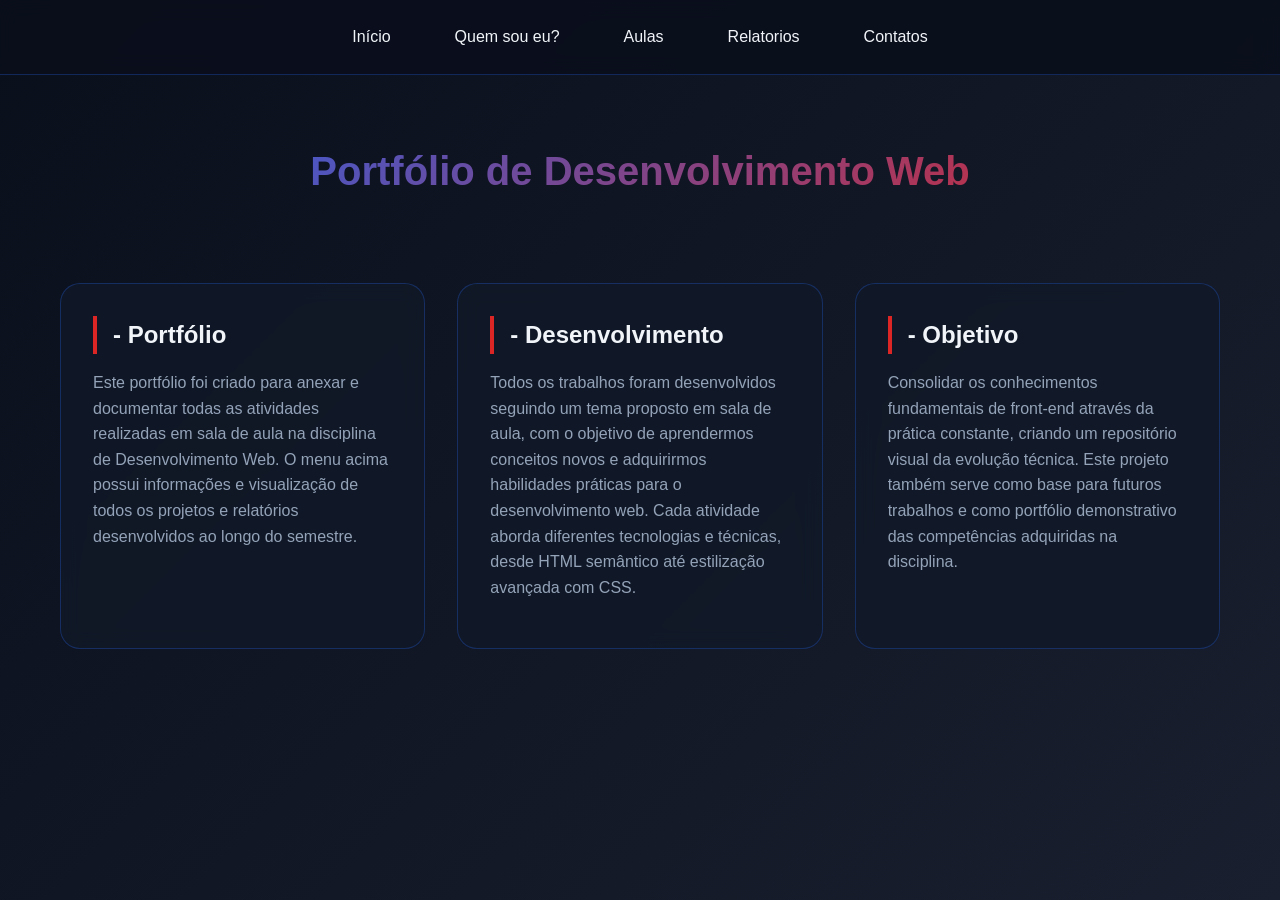
==== index.html @ 735ace29 "Update index.html" ====
<!DOCTYPE html>
<html lang="pt-br">

<head>
    <meta charset="UTF-8">
    <meta name="viewport" content="width=device-width, initial-scale=1.0">
    <title>Meu Portfólio Hub</title>
    <link rel="stylesheet" href="style.css">
</head>

<body>

    <nav>
        <ul class="menu" id="menu">
            <li><a href="index.html">Início</a></li>
            <li><a href="Eu.html">Quem sou eu?</a></li>
            <li>
                <a href="#">Aulas</a>
                <ul class="submenu">
                    <li><a href="apresentacao.html">-> Apresentação</a></li>
                    <li><a href="listas.html">-> Listas, tabelas e formulários</a></li>
                    <li><a href="menu.html">-> Menu, Classes, Imagens e vídeos</a></li>
                    <li><a href="cards.html">-> Cards, Player de áudio e plano de fundo</a></li>
                    <li><a href="login.html">-> Botões, Alertas e Tela de Login</a></li>
                </ul>
            </li>
            <li>
                <a href="#">Relatorios</a>
                    <ul class="submenu">
                        <li><a href="pdfs/relatorio1.pdf" target="_blank">-> Listas, tabelas e formulários</a></li>
                        <li><a href="pdfs/relatorio2.pdf" target="_blank">-> Menu, Classes, Imagens e vídeos</a></li>
                        <li><a href="pdfs/relatorio3.pdf" target="_blank">-> Cards, Player de áudio e plano de fundo</a></li>
                        <li><a href="pdfs/relatorio4.pdf" target="_blank">-> Botões, Alertas e Tela de Login</a></li>
                    </ul>
                </li>

            <li><a href="Contato.html">Contatos</a></li>
        </ul>
    </nav>

    <div class="container">
        <header>
            <h1>Portfólio de Desenvolvimento Web</h1>
        </header>

        <main class="cards-grid">
            <section class="card">
                <h3>- Portfólio</h3>
                <p>Este portfólio foi criado para anexar e documentar todas as atividades realizadas em sala de aula na disciplina de Desenvolvimento Web. O menu acima possui informações e visualização de todos os projetos e relatórios desenvolvidos ao longo do semestre.</p>
            </section>

            <section class="card">
                <h3>- Desenvolvimento</h3>
                <p>Todos os trabalhos foram desenvolvidos seguindo um tema proposto em sala de aula, com o objetivo de aprendermos conceitos novos e adquirirmos habilidades práticas para o desenvolvimento web. Cada atividade aborda diferentes tecnologias e técnicas, desde HTML semântico até estilização avançada com CSS.</p>
            </section>

            <section class="card">
                <h3>- Objetivo</h3>
                <p>Consolidar os conhecimentos fundamentais de front-end através da prática constante, criando um repositório visual da evolução técnica. Este projeto também serve como base para futuros trabalhos e como portfólio demonstrativo das competências adquiridas na disciplina.</p>
            </section>
        </main>
    </div>

</body>

</html>
---- style.css ----
/* style.css - Versão Azul e Vermelho */

/* ===== VARIÁVEIS ===== */
:root {
    --primary-color: #2563eb;    /* Azul vibrante */
    --primary-dark: #1d4ed8;     /* Azul escuro */
    --secondary-color: #dc2626;  /* Vermelho */
    --secondary-dark: #b91c1c;   /* Vermelho escuro */
    --bg-color: #0a0f1c;         /* Fundo escuro */
    --bg-card: rgba(17, 25, 40, 0.8);
    --text-color: #f1f5f9;
    --text-secondary: #94a3b8;
    --border-color: rgba(37, 99, 235, 0.3);
    --glass-blur: blur(10px);
    --transition: all 0.3s ease;
}

/* ===== RESET ===== */
* {
    margin: 0;
    padding: 0;
    box-sizing: border-box;
}

body {
    font-family: 'Segoe UI', Tahoma, Geneva, Verdana, sans-serif;
    background: linear-gradient(135deg, #0a0f1c 0%, #1a1f2f 100%);
    color: var(--text-color);
    min-height: 100vh;
    line-height: 1.6;
}

/* ===== CONTAINER ===== */
.container {
    max-width: 1200px;
    margin: 0 auto;
    padding: 0 20px;
}

/* ===== MENU / NAVEGAÇÃO ===== */
nav {
    background: rgba(10, 15, 28, 0.9);
    backdrop-filter: var(--glass-blur);
    position: sticky;
    top: 0;
    z-index: 1000;
    padding: 1rem 2rem;
    border-bottom: 1px solid var(--border-color);
}

.menu {
    list-style: none;
    display: flex;
    justify-content: center;
    gap: 2rem;
    max-width: 1200px;
    margin: 0 auto;
    position: relative;
}

.menu li {
    position: relative;
}

.menu a {
    color: var(--text-color);
    text-decoration: none;
    font-weight: 500;
    padding: 0.5rem 1rem;
    border-radius: 8px;
    transition: var(--transition);
    display: block;
}

.menu a:hover {
    background: var(--primary-color);
    color: white;
    transform: translateY(-2px);
    box-shadow: 0 4px 12px rgba(37, 99, 235, 0.3);
}

/* ===== SUBMENU ===== */
.submenu {
    position: absolute;
    top: 100%;
    left: 0;
    background: var(--bg-card);
    backdrop-filter: var(--glass-blur);
    border: 1px solid var(--border-color);
    border-radius: 12px;
    padding: 0.5rem 0;
    min-width: 250px;
    opacity: 0;
    visibility: hidden;
    transform: translateY(10px);
    transition: var(--transition);
    box-shadow: 0 10px 30px rgba(0, 0, 0, 0.3);
    z-index: 1000;
}

.menu li:hover .submenu {
    opacity: 1;
    visibility: visible;
    transform: translateY(0);
}

.submenu li {
    list-style: none;
}

.submenu a {
    padding: 0.75rem 1.5rem;
    border-radius: 0;
    font-size: 0.95rem;
}

.submenu a:hover {
    background: var(--secondary-color);
    transform: none;
}

/* ===== HEADER ===== */
header {
    text-align: center;
    padding: 4rem 0 2rem;
}

header h1 {
    font-size: 2.5rem;
    background: linear-gradient(135deg, var(--primary-color), var(--secondary-color));
    background-clip: text;
    -webkit-background-clip: text;
    -webkit-text-fill-color: transparent;
    margin-bottom: 1rem;
    animation: fadeInDown 1s ease;
}

header p {
    color: var(--text-secondary);
    font-size: 1.2rem;
}

/* ===== CARDS GRID ===== */
.cards-grid {
    display: grid;
    grid-template-columns: repeat(auto-fit, minmax(300px, 1fr));
    gap: 2rem;
    padding: 2rem 0 4rem;
}

.card {
    background: var(--bg-card);
    backdrop-filter: var(--glass-blur);
    border: 1px solid var(--border-color);
    border-radius: 20px;
    padding: 2rem;
    transition: var(--transition);
    animation: fadeInUp 1s ease;
    position: relative;
    overflow: hidden;
}

.card::before {
    content: '';
    position: absolute;
    top: 0;
    left: 0;
    right: 0;
    height: 4px;
    background: linear-gradient(90deg, var(--primary-color), var(--secondary-color));
    transform: scaleX(0);
    transition: var(--transition);
}

.card:hover {
    transform: translateY(-10px);
    box-shadow: 0 20px 40px rgba(37, 99, 235, 0.2);
    border-color: var(--primary-color);
}

.card:hover::before {
    transform: scaleX(1);
}

.card h3 {
    color: var(--text-color);
    margin-bottom: 1rem;
    font-size: 1.5rem;
    border-left: 4px solid var(--secondary-color);
    padding-left: 1rem;
}

.card p {
    color: var(--text-secondary);
    margin-bottom: 1rem;
}

.card small {
    color: var(--text-secondary);
    opacity: 0.8;
    display: block;
    margin-bottom: 1.5rem;
    font-style: italic;
}

/* ===== BOTÕES ===== */
.btn-link {
    display: inline-block;
    padding: 0.75rem 1.5rem;
    background: linear-gradient(135deg, var(--primary-color), var(--secondary-color));
    color: white;
    text-decoration: none;
    border-radius: 50px;
    font-weight: 600;
    transition: var(--transition);
    border: none;
    cursor: pointer;
    position: relative;
    overflow: hidden;
}

.btn-link::before {
    content: '';
    position: absolute;
    top: 50%;
    left: 50%;
    width: 0;
    height: 0;
    border-radius: 50%;
    background: rgba(255, 255, 255, 0.3);
    transform: translate(-50%, -50%);
    transition: width 0.6s, height 0.6s;
}

.btn-link:hover {
    transform: translateY(-2px);
    box-shadow: 0 10px 20px rgba(220, 38, 38, 0.3);
}

.btn-link:hover::before {
    width: 300px;
    height: 300px;
}

/* ===== ANIMAÇÕES ===== */
@keyframes fadeInDown {
    from {
        opacity: 0;
        transform: translateY(-30px);
    }
    to {
        opacity: 1;
        transform: translateY(0);
    }
}

@keyframes fadeInUp {
    from {
        opacity: 0;
        transform: translateY(30px);
    }
    to {
        opacity: 1;
        transform: translateY(0);
    }
}

/* ===== UTILITÁRIOS ===== */
.glass {
    background: var(--bg-card);
    backdrop-filter: var(--glass-blur);
    border: 1px solid var(--border-color);
}

.highlight {
    color: var(--secondary-color);
    font-weight: bold;
}

/* Linha decorativa nos títulos */
.section-title {
    position: relative;
    display: inline-block;
    margin-bottom: 2rem;
}

.section-title::after {
    content: '';
    position: absolute;
    bottom: -10px;
    left: 0;
    width: 60px;
    height: 4px;
    background: linear-gradient(90deg, var(--primary-color), var(--secondary-color));
    border-radius: 2px;
}

/* ===== SCROLLBAR PERSONALIZADA ===== */
::-webkit-scrollbar {
    width: 10px;
}

::-webkit-scrollbar-track {
    background: var(--bg-color);
}

::-webkit-scrollbar-thumb {
    background: linear-gradient(135deg, var(--primary-color), var(--secondary-color));
    border-radius: 5px;
}

::-webkit-scrollbar-thumb:hover {
    background: var(--primary-dark);
}
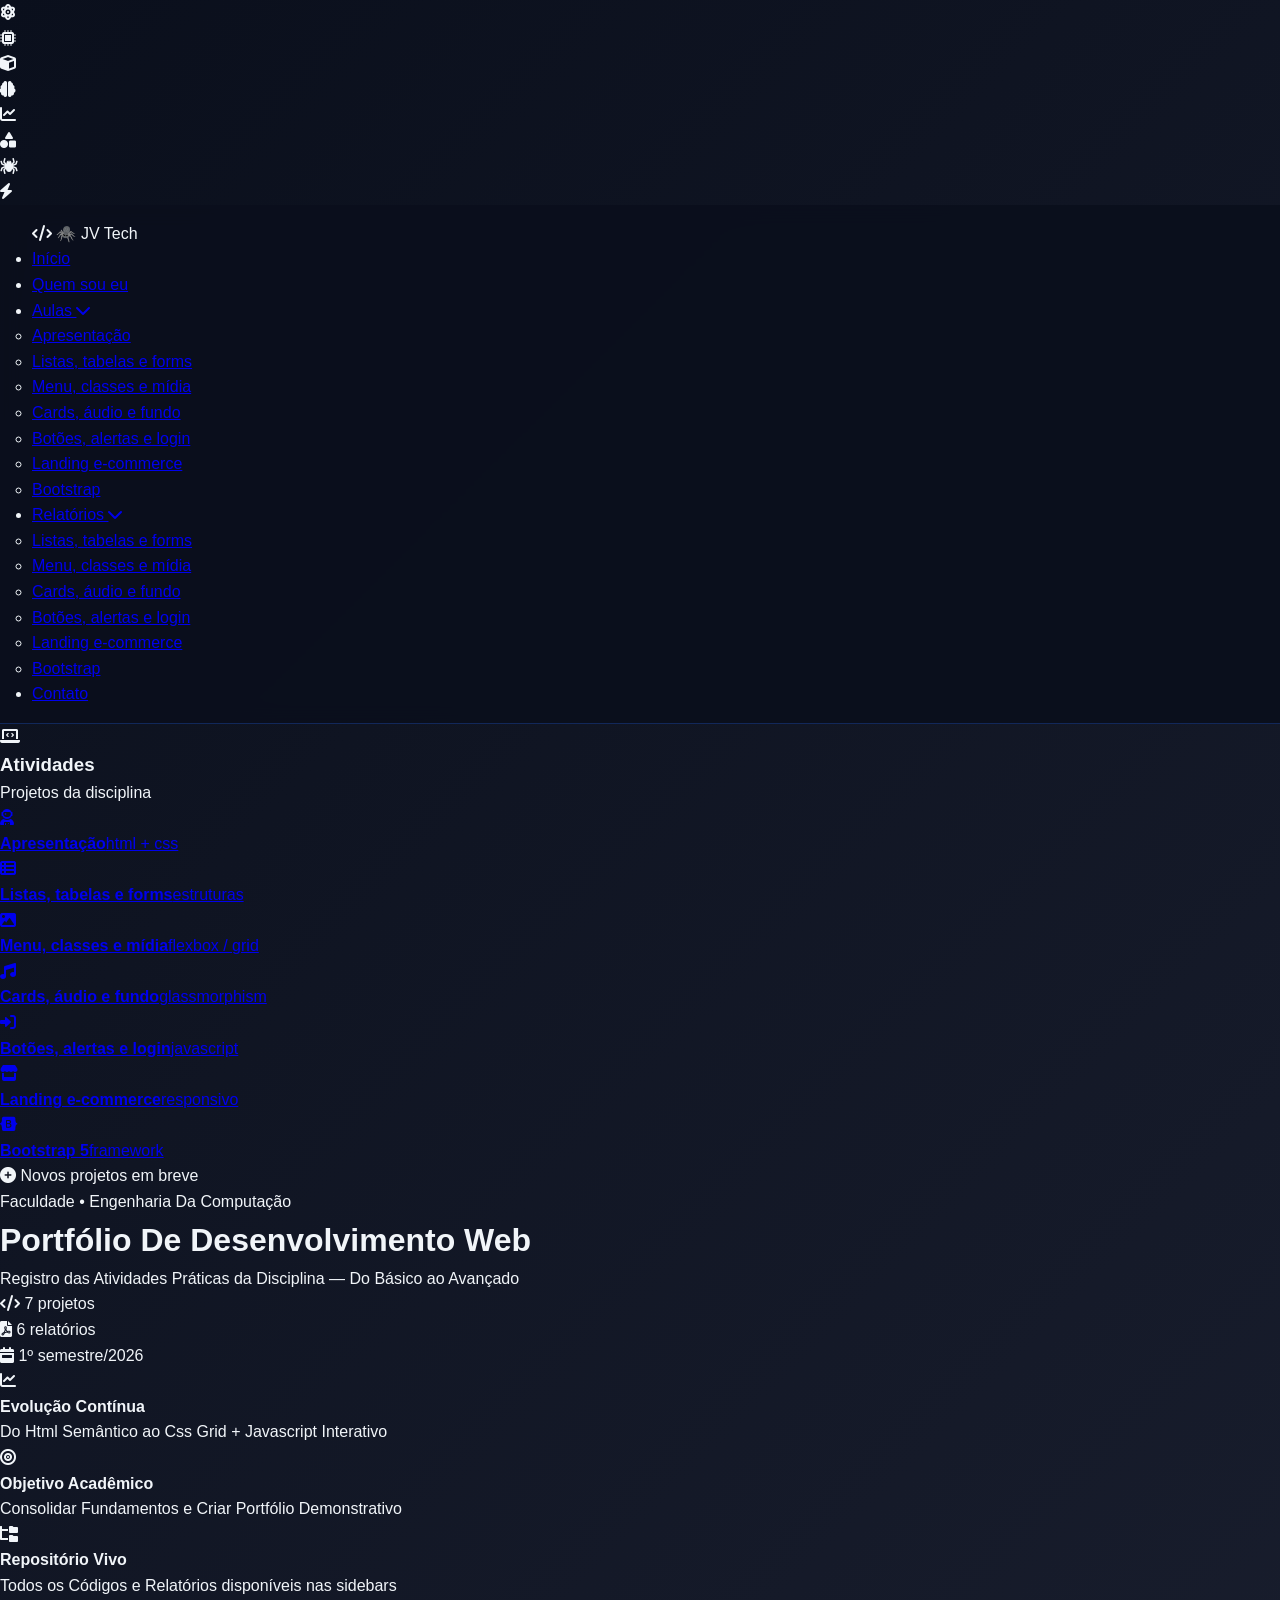
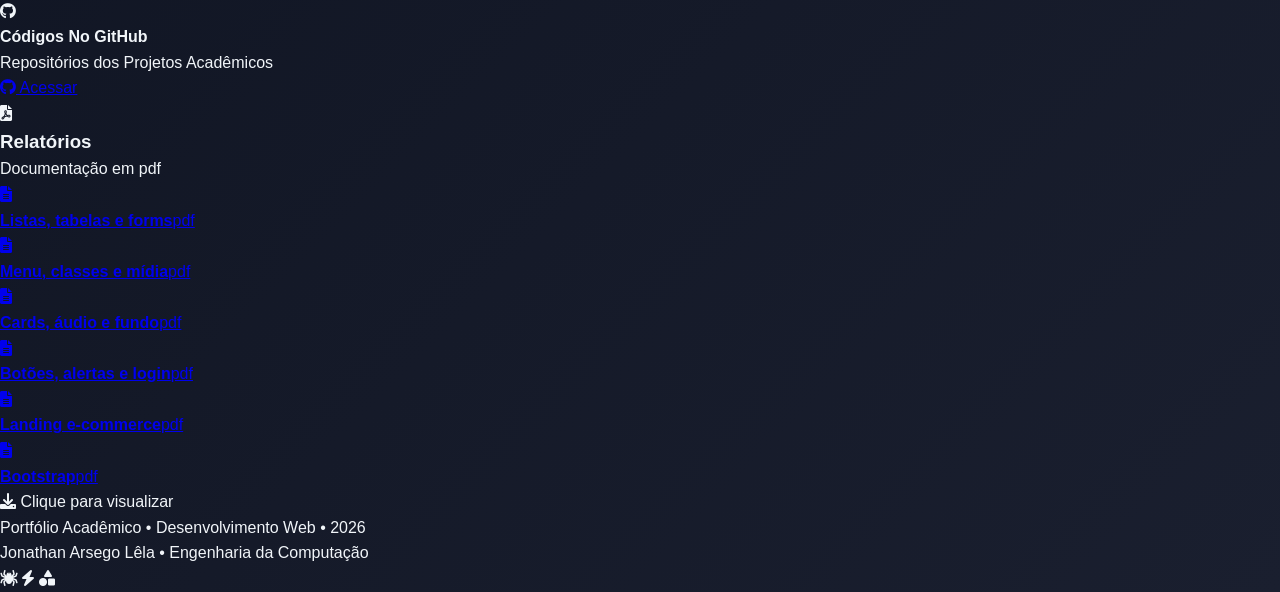
==== commit 71492668: "Update index.html" ====
--- a/index.html
+++ b/index.html
@@ -4,63 +4,204 @@
 <head>
     <meta charset="UTF-8">
     <meta name="viewport" content="width=device-width, initial-scale=1.0">
-    <title>Meu Portfólio Hub</title>
+    <title>Portfólio • Atividades Faculdade</title>
+    <link rel="preconnect" href="https://fonts.googleapis.com">
+    <link rel="preconnect" href="https://fonts.gstatic.com" crossorigin>
+    <link
+        href="https://fonts.googleapis.com/css2?family=Inter:opsz,wght@14..32,300;14..32,400;14..32,500;14..32,600;14..32,700&display=swap"
+        rel="stylesheet">
+    <link rel="stylesheet" href="https://cdnjs.cloudflare.com/ajax/libs/font-awesome/6.0.0-beta3/css/all.min.css">
     <link rel="stylesheet" href="style.css">
 </head>
 
 <body>
 
-    <nav>
-        <ul class="menu" id="menu">
-            <li><a href="index.html">Início</a></li>
-            <li><a href="Eu.html">Quem sou eu?</a></li>
-            <li>
-                <a href="#">Aulas</a>
-                <ul class="submenu">
-                    <li><a href="apresentacao.html">-> Apresentação</a></li>
-                    <li><a href="listas.html">-> Listas, tabelas e formulários</a></li>
-                    <li><a href="menu.html">-> Menu, Classes, Imagens e vídeos</a></li>
-                    <li><a href="cards.html">-> Cards, Player de áudio e plano de fundo</a></li>
-                    <li><a href="login.html">-> Botões, Alertas e Tela de Login</a></li>
-                </ul>
-            </li>
-            <li>
-                <a href="#">Relatorios</a>
-                    <ul class="submenu">
-                        <li><a href="pdfs/relatorio1.pdf" target="_blank">-> Listas, tabelas e formulários</a></li>
-                        <li><a href="pdfs/relatorio2.pdf" target="_blank">-> Menu, Classes, Imagens e vídeos</a></li>
-                        <li><a href="pdfs/relatorio3.pdf" target="_blank">-> Cards, Player de áudio e plano de fundo</a></li>
-                        <li><a href="pdfs/relatorio4.pdf" target="_blank">-> Botões, Alertas e Tela de Login</a></li>
+    <!-- Fundo gradiente azul → roxo (mantido) -->
+    <div class="gradient-aurora"></div>
+
+    <!-- Ícones flutuantes -->
+    <div class="float-icon"><i class="fas fa-atom"></i></div>
+    <div class="float-icon second"><i class="fas fa-microchip"></i></div>
+    <div class="float-icon third"><i class="fas fa-cube"></i></div>
+    <div class="float-icon fourth"><i class="fas fa-brain"></i></div>
+    <div class="float-icon fifth"><i class="fas fa-chart-line"></i></div>
+    <div class="float-icon sixth"><i class="fas fa-shapes"></i></div>
+    <div class="float-icon spider-icon"><i class="fas fa-spider"></i></div>
+    <div class="float-icon lightning-icon"><i class="fas fa-bolt"></i></div>
+
+    <!-- Menu no estilo "liquid glass" Apple -->
+    <nav class="apple-glass">
+        <div class="nav-container">
+            <div class="logo">
+                <i class="fas fa-code"></i>
+                <span>🕷️ JV Tech</span>
+            </div>
+            <ul class="menu-apple">
+                <li><a href="index.html" class="active">Início</a></li>
+                <li><a href="Eu.html">Quem sou eu</a></li>
+                <li class="dropdown-apple">
+                    <a href="#">Aulas <i class="fas fa-chevron-down"></i></a>
+                    <ul class="submenu-apple">
+                        <li><a href="apresentacao.html">Apresentação</a></li>
+                        <li><a href="listas.html">Listas, tabelas e forms</a></li>
+                        <li><a href="menu.html">Menu, classes e mídia</a></li>
+                        <li><a href="cards.html">Cards, áudio e fundo</a></li>
+                        <li><a href="login.html">Botões, alertas e login</a></li>
+                        <li><a href="e-comerce.html">Landing e-commerce</a></li>
+                        <li><a href="bootstrap.html">Bootstrap</a></li>
                     </ul>
                 </li>
-
-            <li><a href="Contato.html">Contatos</a></li>
-        </ul>
+                <li class="dropdown-apple">
+                    <a href="#">Relatórios <i class="fas fa-chevron-down"></i></a>
+                    <ul class="submenu-apple">
+                        <li><a href="pdfs/relatorio1.pdf" target="_blank">Listas, tabelas e forms</a></li>
+                        <li><a href="pdfs/relatorio2.pdf" target="_blank">Menu, classes e mídia</a></li>
+                        <li><a href="pdfs/relatorio3.pdf" target="_blank">Cards, áudio e fundo</a></li>
+                        <li><a href="pdfs/relatorio4.pdf" target="_blank">Botões, alertas e login</a></li>
+                        <li><a href="pdfs/relatorio5.pdf" target="_blank">Landing e-commerce</a></li>
+                        <li><a href="pdfs/relatorio6.pdf" target="_blank">Bootstrap</a></li>
+                    </ul>
+                </li>
+                <li><a href="Contato.html">Contato</a></li>
+            </ul>
+        </div>
     </nav>
 
-    <div class="container">
-        <header>
-            <h1>Portfólio de Desenvolvimento Web</h1>
-        </header>
-
-        <main class="cards-grid">
-            <section class="card">
-                <h3>- Portfólio</h3>
-                <p>Este portfólio foi criado para anexar e documentar todas as atividades realizadas em sala de aula na disciplina de Desenvolvimento Web. O menu acima possui informações e visualização de todos os projetos e relatórios desenvolvidos ao longo do semestre.</p>
-            </section>
-
-            <section class="card">
-                <h3>- Desenvolvimento</h3>
-                <p>Todos os trabalhos foram desenvolvidos seguindo um tema proposto em sala de aula, com o objetivo de aprendermos conceitos novos e adquirirmos habilidades práticas para o desenvolvimento web. Cada atividade aborda diferentes tecnologias e técnicas, desde HTML semântico até estilização avançada com CSS.</p>
-            </section>
-
-            <section class="card">
-                <h3>- Objetivo</h3>
-                <p>Consolidar os conhecimentos fundamentais de front-end através da prática constante, criando um repositório visual da evolução técnica. Este projeto também serve como base para futuros trabalhos e como portfólio demonstrativo das competências adquiridas na disciplina.</p>
-            </section>
+    <div class="layout">
+        <!-- Sidebar Esquerda: Aulas -->
+        <aside class="sidebar sidebar-left">
+            <div class="sidebar-header">
+                <i class="fas fa-laptop-code"></i>
+                <h3>Atividades</h3>
+                <p>Projetos da disciplina</p>
+            </div>
+            <div class="project-list">
+                <a href="apresentacao.html" class="project-card">
+                    <div class="card-icon"><i class="fas fa-user-astronaut"></i></div>
+                    <div class="card-info"><strong>Apresentação</strong><span>html + css</span></div>
+                </a>
+                <a href="listas.html" class="project-card">
+                    <div class="card-icon"><i class="fas fa-table-list"></i></div>
+                    <div class="card-info"><strong>Listas, tabelas e forms</strong><span>estruturas</span></div>
+                </a>
+                <a href="menu.html" class="project-card">
+                    <div class="card-icon"><i class="fas fa-image"></i></div>
+                    <div class="card-info"><strong>Menu, classes e mídia</strong><span>flexbox / grid</span></div>
+                </a>
+                <a href="cards.html" class="project-card">
+                    <div class="card-icon"><i class="fas fa-music"></i></div>
+                    <div class="card-info"><strong>Cards, áudio e fundo</strong><span>glassmorphism</span></div>
+                </a>
+                <a href="login.html" class="project-card">
+                    <div class="card-icon"><i class="fas fa-right-to-bracket"></i></div>
+                    <div class="card-info"><strong>Botões, alertas e login</strong><span>javascript</span></div>
+                </a>
+                <a href="e-comerce.html" class="project-card">
+                    <div class="card-icon"><i class="fas fa-store"></i></div>
+                    <div class="card-info"><strong>Landing e-commerce</strong><span>responsivo</span></div>
+                </a>
+                <a href="bootstrap.html" class="project-card">
+                    <div class="card-icon"><i class="fab fa-bootstrap"></i></div>
+                    <div class="card-info"><strong>Bootstrap 5</strong><span>framework</span></div>
+                </a>
+            </div>
+            <div class="sidebar-footer"><i class="fas fa-plus-circle"></i> Novos projetos em breve</div>
+        </aside>
+
+        <!-- Conteúdo Central -->
+        <main class="main-content">
+            <div class="hero-minimal">
+                <span class="tag">Faculdade • Engenharia Da Computação</span>
+                <h1>Portfólio De <span class="gradient">Desenvolvimento Web</span></h1>
+                <p>Registro das Atividades Práticas da Disciplina — Do Básico ao Avançado</p>
+                <div class="stats">
+                    <div><i class="fas fa-code"></i> 7 projetos</div>
+                    <div><i class="fas fa-file-pdf"></i> 6 relatórios</div>
+                    <div><i class="fas fa-calendar-week"></i> 1º semestre/2026</div>
+                </div>
+            </div>
+
+            <div class="info-cards-mini">
+                <div class="info-mini">
+                    <i class="fas fa-chart-line"></i>
+                    <div>
+                        <h4>Evolução Contínua</h4>
+                        <p>Do Html Semântico ao Css Grid + Javascript Interativo</p>
+                    </div>
+                </div>
+                <div class="info-mini">
+                    <i class="fas fa-bullseye"></i>
+                    <div>
+                        <h4>Objetivo Acadêmico</h4>
+                        <p>Consolidar Fundamentos e Criar Portfólio Demonstrativo</p>
+                    </div>
+                </div>
+                <div class="info-mini">
+                    <i class="fas fa-folder-tree"></i>
+                    <div>
+                        <h4>Repositório Vivo</h4>
+                        <p>Todos os Códigos e Relatórios disponíveis nas sidebars</p>
+                    </div>
+                </div>
+            </div>
+
+            <div class="github-card-mini">
+                <i class="fab fa-github"></i>
+                <div class="github-info">
+                    <h4>Códigos No GitHub</h4>
+                    <p>Repositórios dos Projetos Acadêmicos</p>
+                </div>
+                <a href="https://github.com/FaculdadeJV" target="_blank" class="github-link-mini">
+                    <i class="fab fa-github"></i> Acessar
+                </a>
+            </div>
         </main>
+
+        <!-- Sidebar Direita: Relatórios -->
+        <aside class="sidebar sidebar-right">
+            <div class="sidebar-header">
+                <i class="fas fa-file-pdf"></i>
+                <h3>Relatórios</h3>
+                <p>Documentação em pdf</p>
+            </div>
+            <div class="project-list">
+                <a href="pdfs/relatorio1.pdf" target="_blank" class="project-card">
+                    <div class="card-icon"><i class="fas fa-file-alt"></i></div>
+                    <div class="card-info"><strong>Listas, tabelas e forms</strong><span>pdf</span></div>
+                </a>
+                <a href="pdfs/relatorio2.pdf" target="_blank" class="project-card">
+                    <div class="card-icon"><i class="fas fa-file-alt"></i></div>
+                    <div class="card-info"><strong>Menu, classes e mídia</strong><span>pdf</span></div>
+                </a>
+                <a href="pdfs/relatorio3.pdf" target="_blank" class="project-card">
+                    <div class="card-icon"><i class="fas fa-file-alt"></i></div>
+                    <div class="card-info"><strong>Cards, áudio e fundo</strong><span>pdf</span></div>
+                </a>
+                <a href="pdfs/relatorio4.pdf" target="_blank" class="project-card">
+                    <div class="card-icon"><i class="fas fa-file-alt"></i></div>
+                    <div class="card-info"><strong>Botões, alertas e login</strong><span>pdf</span></div>
+                </a>
+                <a href="pdfs/relatorio5.pdf" target="_blank" class="project-card">
+                    <div class="card-icon"><i class="fas fa-file-alt"></i></div>
+                    <div class="card-info"><strong>Landing e-commerce</strong><span>pdf</span></div>
+                </a>
+                <a href="pdfs/relatorio6.pdf" target="_blank" class="project-card">
+                    <div class="card-icon"><i class="fas fa-file-alt"></i></div>
+                    <div class="card-info"><strong>Bootstrap</strong><span>pdf</span></div>
+                </a>
+            </div>
+            <div class="sidebar-footer"><i class="fas fa-download"></i> Clique para visualizar</div>
+        </aside>
     </div>
 
+    <footer>
+        <p>Portfólio Acadêmico • Desenvolvimento Web • <span id="ano"></span></p>
+        <p>Jonathan Arsego Lêla • Engenharia da Computação</p>
+        <div class="footer-icons"><i class="fas fa-spider"></i> <i class="fas fa-bolt"></i> <i
+                class="fas fa-shapes"></i></div>
+    </footer>
+
+    <script>document.getElementById('ano').innerText = new Date().getFullYear();</script>
 </body>
 
 </html>
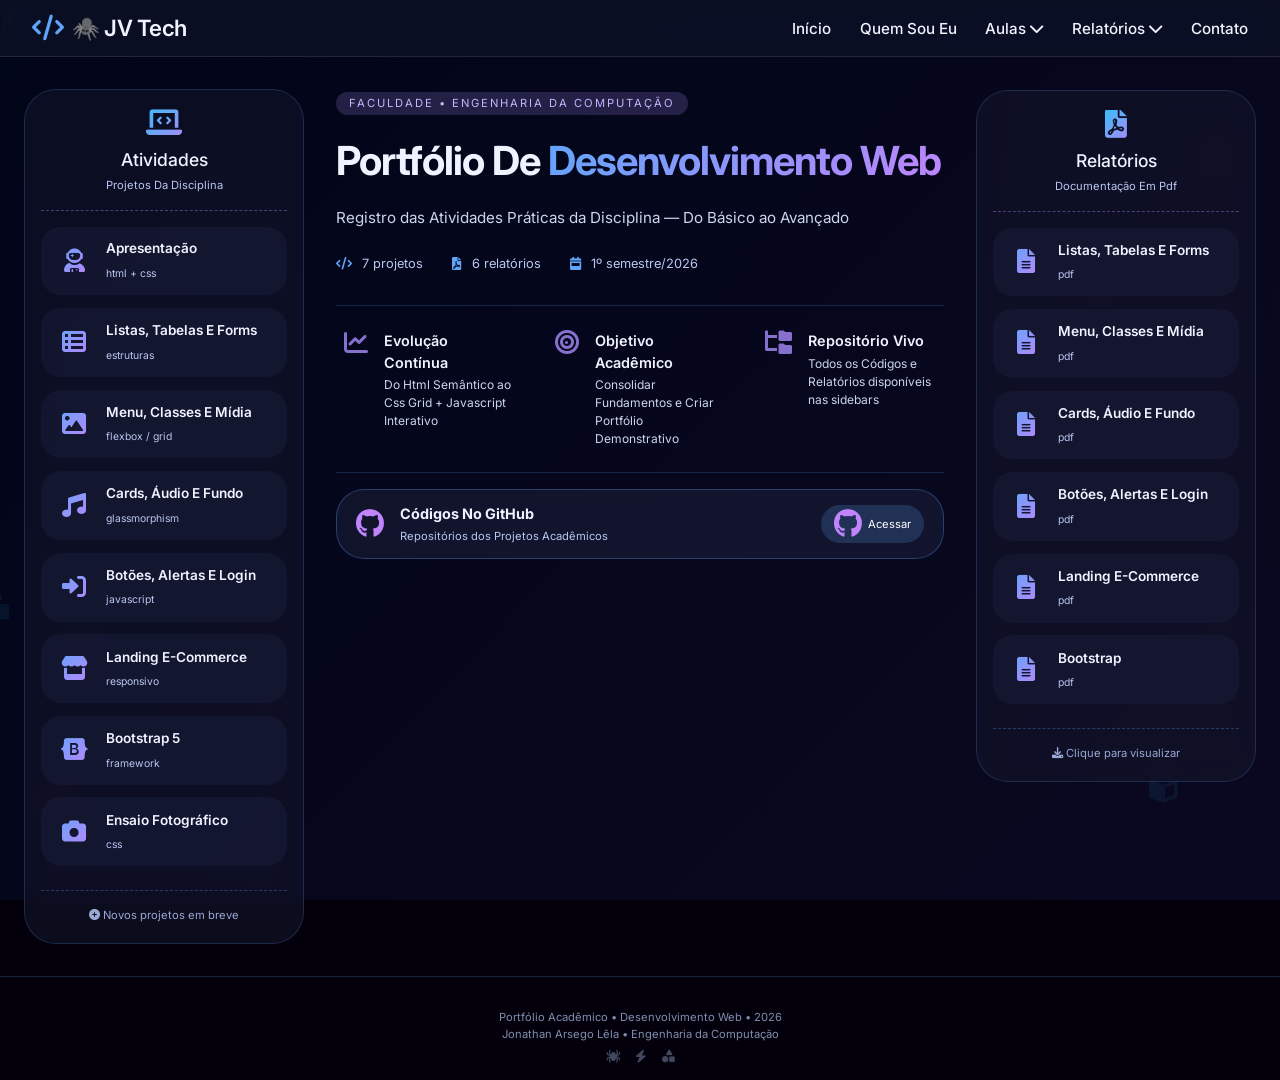
==== commit edbb9431: "Update index.html" ====
--- a/index.html
+++ b/index.html
@@ -49,6 +49,7 @@
                         <li><a href="login.html">Botões, alertas e login</a></li>
                         <li><a href="e-comerce.html">Landing e-commerce</a></li>
                         <li><a href="bootstrap.html">Bootstrap</a></li>
+                        <li><a href="fotografia.html">Ensaio Fotográfico</a></li>
                     </ul>
                 </li>
                 <li class="dropdown-apple">
@@ -60,6 +61,7 @@
                         <li><a href="pdfs/relatorio4.pdf" target="_blank">Botões, alertas e login</a></li>
                         <li><a href="pdfs/relatorio5.pdf" target="_blank">Landing e-commerce</a></li>
                         <li><a href="pdfs/relatorio6.pdf" target="_blank">Bootstrap</a></li>
+                        <li><a href="pdfs/relatorio7.pdf" target="_blank">Ensaio Fotográfico</a></li>
                     </ul>
                 </li>
                 <li><a href="Contato.html">Contato</a></li>
@@ -103,6 +105,10 @@
                 <a href="bootstrap.html" class="project-card">
                     <div class="card-icon"><i class="fab fa-bootstrap"></i></div>
                     <div class="card-info"><strong>Bootstrap 5</strong><span>framework</span></div>
+                </a>
+                <a href="fotografia.html" class="project-card">
+                    <div class="card-icon"><i class="fas fa-camera"></i></div>
+                    <div class="card-info"><strong>Ensaio Fotográfico</strong><span>css</span></div>
                 </a>
             </div>
             <div class="sidebar-footer"><i class="fas fa-plus-circle"></i> Novos projetos em breve</div>
--- a/style.css
+++ b/style.css
@@ -1,314 +1,547 @@
-/* style.css - Versão Azul e Vermelho */
-
-/* ===== VARIÁVEIS ===== */
-:root {
-    --primary-color: #2563eb;    /* Azul vibrante */
-    --primary-dark: #1d4ed8;     /* Azul escuro */
-    --secondary-color: #dc2626;  /* Vermelho */
-    --secondary-dark: #b91c1c;   /* Vermelho escuro */
-    --bg-color: #0a0f1c;         /* Fundo escuro */
-    --bg-card: rgba(17, 25, 40, 0.8);
-    --text-color: #f1f5f9;
-    --text-secondary: #94a3b8;
-    --border-color: rgba(37, 99, 235, 0.3);
-    --glass-blur: blur(10px);
-    --transition: all 0.3s ease;
-}
-
-/* ===== RESET ===== */
+/* =============================================
+   PORTFÓLIO ACADÊMICO | MENU LIQUID GLASS (APPLE)
+   Fundo gradiente, sidebars duplas, cards com brilho
+   ============================================= */
+
 * {
-    margin: 0;
-    padding: 0;
-    box-sizing: border-box;
+  margin: 0;
+  padding: 0;
+  box-sizing: border-box;
 }
 
 body {
-    font-family: 'Segoe UI', Tahoma, Geneva, Verdana, sans-serif;
-    background: linear-gradient(135deg, #0a0f1c 0%, #1a1f2f 100%);
-    color: var(--text-color);
-    min-height: 100vh;
-    line-height: 1.6;
-}
-
-/* ===== CONTAINER ===== */
-.container {
-    max-width: 1200px;
-    margin: 0 auto;
-    padding: 0 20px;
-}
-
-/* ===== MENU / NAVEGAÇÃO ===== */
-nav {
-    background: rgba(10, 15, 28, 0.9);
-    backdrop-filter: var(--glass-blur);
-    position: sticky;
+  font-family: 'Inter', system-ui, -apple-system, BlinkMacSystemFont, 'Segoe UI', sans-serif;
+  background: #03000c;
+  color: #f0f3ff;
+  line-height: 1.5;
+  overflow-x: hidden;
+}
+
+/* Fundo gradiente azul → roxo */
+.gradient-aurora {
+  position: fixed;
+  top: 0;
+  left: 0;
+  width: 100%;
+  height: 100%;
+  z-index: -2;
+  background: linear-gradient(135deg, #07122a 0%, #181340 50%, #0c0a2a 100%);
+}
+
+/* ===== MENU LIQUID GLASS (APPLE) ===== */
+.apple-glass {
+  background: rgba(15, 20, 35, 0.65);
+  backdrop-filter: blur(20px) saturate(180%);
+  border-bottom: 1px solid rgba(255, 255, 255, 0.1);
+  position: sticky;
+  top: 0;
+  z-index: 1000;
+  padding: 0.7rem 2rem;
+}
+.nav-container {
+  max-width: 1400px;
+  margin: 0 auto;
+  display: flex;
+  justify-content: space-between;
+  align-items: center;
+  flex-wrap: wrap;
+  gap: 1.5rem;
+}
+.logo {
+  display: flex;
+  align-items: center;
+  gap: 0.5rem;
+  font-size: 1.4rem;
+  font-weight: 600;
+  letter-spacing: -0.3px;
+}
+.logo i {
+  color: #60a5fa;
+  font-size: 1.6rem;
+}
+.menu-apple {
+  display: flex;
+  gap: 1.8rem;
+  list-style: none;
+  margin: 0;
+  padding: 0;
+}
+.menu-apple a {
+  text-decoration: none;
+  color: #f0f3fc;
+  font-weight: 500;
+  font-size: 0.95rem;
+  padding: 0.5rem 0;
+  transition: all 0.2s ease;
+  text-transform: capitalize;
+}
+.menu-apple a:hover {
+  color: #a78bfa;
+}
+.menu-apple .active a {
+  color: #a78bfa;
+  border-bottom: 2px solid #a78bfa;
+}
+.dropdown-apple {
+  position: relative;
+}
+.submenu-apple {
+  position: absolute;
+  top: 100%;
+  left: 0;
+  background: rgba(20, 25, 45, 0.95);
+  backdrop-filter: blur(20px);
+  list-style: none;
+  padding: 0.6rem 0;
+  border-radius: 20px;
+  border: 1px solid rgba(255,255,255,0.1);
+  min-width: 210px;
+  opacity: 0;
+  visibility: hidden;
+  transform: translateY(10px);
+  transition: 0.2s;
+  z-index: 200;
+}
+.dropdown-apple:hover .submenu-apple {
+  opacity: 1;
+  visibility: visible;
+  transform: translateY(0);
+}
+.submenu-apple li {
+  margin: 0;
+}
+.submenu-apple a {
+  display: block;
+  padding: 0.5rem 1.2rem;
+  font-size: 0.85rem;
+  white-space: nowrap;
+}
+.submenu-apple a:hover {
+  background: #6d28d9;
+  color: white;
+}
+
+/* ===== LAYOUT DASHBOARD (SIDEBARS) ===== */
+.layout {
+  max-width: 1400px;
+  margin: 2rem auto;
+  padding: 0 24px;
+  display: flex;
+  gap: 2rem;
+  align-items: flex-start;
+}
+
+.sidebar {
+  flex: 0 0 280px;
+  background: rgba(20, 22, 45, 0.55);
+  backdrop-filter: blur(12px);
+  border-radius: 32px;
+  border: 1px solid rgba(96,165,250,0.2);
+  padding: 1.2rem 1rem;
+  position: sticky;
+  top: 90px;
+  transition: all 0.2s;
+}
+.sidebar:hover {
+  box-shadow: 0 0 14px rgba(96, 165, 250, 0.3), 0 0 0 1px rgba(167, 139, 250, 0.2);
+}
+.sidebar-header {
+  text-align: center;
+  padding-bottom: 1rem;
+  border-bottom: 1px dashed rgba(167,139,250,0.4);
+  margin-bottom: 1rem;
+}
+.sidebar-header i {
+  font-size: 1.8rem;
+  background: linear-gradient(135deg, #38bdf8, #a78bfa);
+  -webkit-background-clip: text;
+  background-clip: text;
+  color: transparent;
+}
+.sidebar-header h3 {
+  font-size: 1.1rem;
+  font-weight: 500;
+  margin: 0.5rem 0 0.2rem;
+  text-transform: capitalize;
+}
+.sidebar-header p {
+  font-size: 0.7rem;
+  color: #b9c7f0;
+  text-transform: capitalize;
+}
+.project-list {
+  display: flex;
+  flex-direction: column;
+  gap: 0.8rem;
+}
+.project-card {
+  display: flex;
+  align-items: center;
+  gap: 1rem;
+  background: rgba(25, 28, 55, 0.6);
+  border-radius: 20px;
+  padding: 0.7rem 1rem;
+  text-decoration: none;
+  transition: all 0.2s;
+  border: 1px solid transparent;
+}
+.project-card:hover {
+  background: rgba(55, 65, 105, 0.7);
+  border-color: rgba(167,139,250,0.5);
+  transform: translateX(4px);
+  box-shadow: 0 0 12px rgba(96,165,250,0.4);
+}
+.card-icon {
+  font-size: 1.5rem;
+  background: linear-gradient(135deg, #60a5fa, #c084fc);
+  -webkit-background-clip: text;
+  background-clip: text;
+  color: transparent;
+  min-width: 32px;
+  text-align: center;
+}
+.card-info strong {
+  display: block;
+  font-size: 0.85rem;
+  font-weight: 600;
+  color: #f0f3ff;
+  text-transform: capitalize;
+}
+.card-info span {
+  font-size: 0.65rem;
+  color: #b9c7f0;
+  text-transform: lowercase;
+}
+.sidebar-footer {
+  margin-top: 1.5rem;
+  text-align: center;
+  font-size: 0.7rem;
+  color: #9aa8d4;
+  border-top: 1px dashed rgba(96,165,250,0.3);
+  padding-top: 1rem;
+}
+
+/* Conteúdo central */
+.main-content {
+  flex: 1;
+  min-width: 0;
+}
+.hero-minimal {
+  margin-bottom: 2rem;
+}
+.tag {
+  font-size: 0.7rem;
+  text-transform: uppercase;
+  letter-spacing: 2px;
+  background: rgba(167,139,250,0.2);
+  padding: 0.2rem 0.8rem;
+  border-radius: 40px;
+  display: inline-block;
+  margin-bottom: 1rem;
+  color: #c4b5fd;
+}
+.hero-minimal h1 {
+  font-size: 2.5rem;
+  font-weight: 700;
+  letter-spacing: -1px;
+  margin-bottom: 1rem;
+  text-transform: capitalize;
+}
+.gradient {
+  background: linear-gradient(135deg, #60a5fa, #c084fc);
+  background-clip: text;
+  -webkit-background-clip: text;
+  color: transparent;
+}
+.hero-minimal p {
+  max-width: 550px;
+  color: #cbd5f0;
+  font-size: 0.95rem;
+  margin-bottom: 1.5rem;
+}
+.stats {
+  display: flex;
+  gap: 1.8rem;
+  font-size: 0.8rem;
+  color: #b9c7f0;
+}
+.stats i { margin-right: 6px; color: #60a5fa; }
+
+.info-cards-mini {
+  display: flex;
+  flex-wrap: wrap;
+  gap: 1.5rem;
+  margin: 2rem 0 1rem;
+  padding: 1rem 0;
+  border-top: 1px solid rgba(96,165,250,0.2);
+  border-bottom: 1px solid rgba(96,165,250,0.2);
+}
+.info-mini {
+  flex: 1;
+  min-width: 180px;
+  display: flex;
+  gap: 1rem;
+  align-items: flex-start;
+  transition: all 0.2s;
+  padding: 0.5rem;
+  border-radius: 20px;
+}
+.info-mini i {
+  font-size: 1.5rem;
+  color: #a78bfa;
+  opacity: 0.8;
+}
+.info-mini h4 {
+  font-size: 0.9rem;
+  font-weight: 600;
+  margin-bottom: 0.2rem;
+  text-transform: capitalize;
+}
+.info-mini p {
+  font-size: 0.75rem;
+  color: #cbd5f0;
+}
+.info-mini:hover {
+  box-shadow: 0 0 12px rgba(96,165,250,0.3), 0 0 0 1px rgba(167,139,250,0.2);
+  background: rgba(25,30,55,0.4);
+}
+
+.github-card-mini {
+  display: flex;
+  align-items: center;
+  gap: 1rem;
+  background: rgba(25, 30, 55, 0.6);
+  backdrop-filter: blur(8px);
+  border-radius: 28px;
+  padding: 0.8rem 1.2rem;
+  margin: 1rem 0 0.5rem;
+  border: 1px solid rgba(96,165,250,0.3);
+  transition: all 0.2s;
+}
+.github-card-mini:hover {
+  box-shadow: 0 0 12px rgba(96,165,250,0.4);
+}
+.github-card-mini i {
+  font-size: 1.8rem;
+  color: #c084fc;
+}
+.github-card-mini .github-info {
+  flex: 1;
+}
+.github-card-mini h4 {
+  font-size: 0.9rem;
+  margin-bottom: 0.2rem;
+  text-transform: capitalize;
+}
+.github-card-mini p {
+  font-size: 0.7rem;
+  color: #b9c7f0;
+}
+.github-link-mini {
+  background: rgba(96,165,250,0.2);
+  padding: 0.3rem 0.8rem;
+  border-radius: 40px;
+  font-size: 0.7rem;
+  color: white;
+  text-decoration: none;
+  display: inline-flex;
+  align-items: center;
+  gap: 0.4rem;
+  transition: 0.2s;
+}
+.github-link-mini:hover {
+  background: #6d28d9;
+  transform: translateX(3px);
+}
+
+footer {
+  text-align: center;
+  padding: 2rem 1rem 1rem;
+  margin-top: 1rem;
+  color: #7f8db0;
+  font-size: 0.7rem;
+  border-top: 1px solid rgba(96,165,250,0.2);
+}
+.footer-icons {
+  margin-top: 0.5rem;
+  display: flex;
+  justify-content: center;
+  gap: 1rem;
+  font-size: 0.8rem;
+  opacity: 0.5;
+}
+
+::-webkit-scrollbar {
+  width: 4px;
+}
+::-webkit-scrollbar-track {
+  background: #0f0a2a;
+}
+::-webkit-scrollbar-thumb {
+  background: #a78bfa;
+  border-radius: 10px;
+}
+
+/* Responsividade */
+@media (max-width: 1000px) {
+  .layout {
+    flex-wrap: wrap;
+  }
+  .sidebar {
+    flex: 1 1 280px;
+    position: static;
     top: 0;
-    z-index: 1000;
-    padding: 1rem 2rem;
-    border-bottom: 1px solid var(--border-color);
-}
-
-.menu {
-    list-style: none;
-    display: flex;
+  }
+  .sidebar-left, .sidebar-right {
+    order: 1;
+  }
+  .main-content {
+    order: 0;
+    width: 100%;
+  }
+}
+@media (max-width: 850px) {
+  .apple-glass .nav-container {
+    flex-direction: column;
+    align-items: stretch;
+  }
+  .menu-apple {
+    flex-wrap: wrap;
+    gap: 1rem;
     justify-content: center;
-    gap: 2rem;
-    max-width: 1200px;
-    margin: 0 auto;
-    position: relative;
-}
-
-.menu li {
-    position: relative;
-}
-
-.menu a {
-    color: var(--text-color);
-    text-decoration: none;
-    font-weight: 500;
-    padding: 0.5rem 1rem;
-    border-radius: 8px;
-    transition: var(--transition);
-    display: block;
-}
-
-.menu a:hover {
-    background: var(--primary-color);
-    color: white;
-    transform: translateY(-2px);
-    box-shadow: 0 4px 12px rgba(37, 99, 235, 0.3);
-}
-
-/* ===== SUBMENU ===== */
-.submenu {
-    position: absolute;
-    top: 100%;
-    left: 0;
-    background: var(--bg-card);
-    backdrop-filter: var(--glass-blur);
-    border: 1px solid var(--border-color);
-    border-radius: 12px;
-    padding: 0.5rem 0;
-    min-width: 250px;
-    opacity: 0;
-    visibility: hidden;
-    transform: translateY(10px);
-    transition: var(--transition);
-    box-shadow: 0 10px 30px rgba(0, 0, 0, 0.3);
-    z-index: 1000;
-}
-
-.menu li:hover .submenu {
+  }
+  .submenu-apple {
+    position: static;
     opacity: 1;
     visibility: visible;
-    transform: translateY(0);
-}
-
-.submenu li {
-    list-style: none;
-}
-
-.submenu a {
-    padding: 0.75rem 1.5rem;
-    border-radius: 0;
-    font-size: 0.95rem;
-}
-
-.submenu a:hover {
-    background: var(--secondary-color);
     transform: none;
-}
-
-/* ===== HEADER ===== */
-header {
-    text-align: center;
-    padding: 4rem 0 2rem;
-}
-
-header h1 {
-    font-size: 2.5rem;
-    background: linear-gradient(135deg, var(--primary-color), var(--secondary-color));
-    background-clip: text;
-    -webkit-background-clip: text;
-    -webkit-text-fill-color: transparent;
-    margin-bottom: 1rem;
-    animation: fadeInDown 1s ease;
-}
-
-header p {
-    color: var(--text-secondary);
-    font-size: 1.2rem;
-}
-
-/* ===== CARDS GRID ===== */
-.cards-grid {
-    display: grid;
-    grid-template-columns: repeat(auto-fit, minmax(300px, 1fr));
-    gap: 2rem;
-    padding: 2rem 0 4rem;
-}
-
-.card {
-    background: var(--bg-card);
-    backdrop-filter: var(--glass-blur);
-    border: 1px solid var(--border-color);
-    border-radius: 20px;
-    padding: 2rem;
-    transition: var(--transition);
-    animation: fadeInUp 1s ease;
-    position: relative;
-    overflow: hidden;
-}
-
-.card::before {
-    content: '';
-    position: absolute;
-    top: 0;
-    left: 0;
-    right: 0;
-    height: 4px;
-    background: linear-gradient(90deg, var(--primary-color), var(--secondary-color));
-    transform: scaleX(0);
-    transition: var(--transition);
-}
-
-.card:hover {
-    transform: translateY(-10px);
-    box-shadow: 0 20px 40px rgba(37, 99, 235, 0.2);
-    border-color: var(--primary-color);
-}
-
-.card:hover::before {
-    transform: scaleX(1);
-}
-
-.card h3 {
-    color: var(--text-color);
-    margin-bottom: 1rem;
-    font-size: 1.5rem;
-    border-left: 4px solid var(--secondary-color);
-    padding-left: 1rem;
-}
-
-.card p {
-    color: var(--text-secondary);
-    margin-bottom: 1rem;
-}
-
-.card small {
-    color: var(--text-secondary);
-    opacity: 0.8;
-    display: block;
-    margin-bottom: 1.5rem;
-    font-style: italic;
-}
-
-/* ===== BOTÕES ===== */
-.btn-link {
-    display: inline-block;
-    padding: 0.75rem 1.5rem;
-    background: linear-gradient(135deg, var(--primary-color), var(--secondary-color));
-    color: white;
-    text-decoration: none;
-    border-radius: 50px;
-    font-weight: 600;
-    transition: var(--transition);
+    background: transparent;
+    backdrop-filter: none;
     border: none;
-    cursor: pointer;
-    position: relative;
-    overflow: hidden;
-}
-
-.btn-link::before {
-    content: '';
-    position: absolute;
-    top: 50%;
-    left: 50%;
-    width: 0;
-    height: 0;
-    border-radius: 50%;
-    background: rgba(255, 255, 255, 0.3);
-    transform: translate(-50%, -50%);
-    transition: width 0.6s, height 0.6s;
-}
-
-.btn-link:hover {
-    transform: translateY(-2px);
-    box-shadow: 0 10px 20px rgba(220, 38, 38, 0.3);
-}
-
-.btn-link:hover::before {
-    width: 300px;
-    height: 300px;
-}
-
-/* ===== ANIMAÇÕES ===== */
-@keyframes fadeInDown {
-    from {
-        opacity: 0;
-        transform: translateY(-30px);
-    }
-    to {
-        opacity: 1;
-        transform: translateY(0);
-    }
-}
-
-@keyframes fadeInUp {
-    from {
-        opacity: 0;
-        transform: translateY(30px);
-    }
-    to {
-        opacity: 1;
-        transform: translateY(0);
-    }
-}
-
-/* ===== UTILITÁRIOS ===== */
-.glass {
-    background: var(--bg-card);
-    backdrop-filter: var(--glass-blur);
-    border: 1px solid var(--border-color);
-}
-
-.highlight {
-    color: var(--secondary-color);
-    font-weight: bold;
-}
-
-/* Linha decorativa nos títulos */
-.section-title {
-    position: relative;
-    display: inline-block;
-    margin-bottom: 2rem;
-}
-
-.section-title::after {
-    content: '';
-    position: absolute;
-    bottom: -10px;
-    left: 0;
-    width: 60px;
-    height: 4px;
-    background: linear-gradient(90deg, var(--primary-color), var(--secondary-color));
-    border-radius: 2px;
-}
-
-/* ===== SCROLLBAR PERSONALIZADA ===== */
-::-webkit-scrollbar {
-    width: 10px;
-}
-
-::-webkit-scrollbar-track {
-    background: var(--bg-color);
-}
-
-::-webkit-scrollbar-thumb {
-    background: linear-gradient(135deg, var(--primary-color), var(--secondary-color));
-    border-radius: 5px;
-}
-
-::-webkit-scrollbar-thumb:hover {
-    background: var(--primary-dark);
-}+    padding: 0;
+    margin-top: 0.3rem;
+    box-shadow: none;
+  }
+  .dropdown-apple:hover .submenu-apple {
+    transform: none;
+  }
+  .submenu-apple a {
+    white-space: normal;
+    padding: 0.2rem 0;
+  }
+}
+@media (max-width: 600px) {
+  .menu-apple a {
+    font-size: 0.85rem;
+  }
+  .hero-minimal h1 {
+    font-size: 1.8rem;
+  }
+  .stats {
+    flex-direction: column;
+    gap: 0.5rem;
+  }
+  .info-cards-mini {
+    flex-direction: column;
+  }
+}
+
+/* Fundo gradiente animado (ondulação suave, mais escuro) */
+.gradient-aurora {
+  position: fixed;
+  top: 0;
+  left: 0;
+  width: 100%;
+  height: 100%;
+  z-index: -2;
+  background: linear-gradient(135deg, #010518, #0a0820, #140a20, #050210);
+  background-size: 300% 300%;
+  animation: waveBg 16s ease infinite alternate;
+}
+
+@keyframes waveBg {
+  0% {
+    background-position: 0% 50%;
+  }
+  25% {
+    background-position: 50% 30%;
+  }
+  50% {
+    background-position: 100% 50%;
+  }
+  75% {
+    background-position: 50% 70%;
+  }
+  100% {
+    background-position: 0% 50%;
+  }
+}
+
+/* Ícones flutuantes com opacidade ainda mais baixa (0.08) para não poluir */
+.float-icon {
+  position: fixed;
+  font-size: 2rem;
+  opacity: 0.08;
+  z-index: -1;
+  pointer-events: none;
+  animation: floatIcon 22s infinite alternate ease-in-out;
+  color: #60a5fa;
+}
+.float-icon.second {
+  top: 70%;
+  left: 5%;
+  font-size: 2.4rem;
+  animation-duration: 18s;
+  color: #a78bfa;
+}
+.float-icon.third {
+  bottom: 10%;
+  right: 8%;
+  font-size: 1.8rem;
+  animation-duration: 24s;
+  color: #38bdf8;
+}
+.float-icon.fourth {
+  top: 30%;
+  left: 85%;
+  font-size: 1.5rem;
+  animation-duration: 28s;
+  color: #c084fc;
+}
+.float-icon.fifth {
+  top: 45%;
+  left: 90%;
+  font-size: 2rem;
+  animation-duration: 22s;
+  color: #a78bfa;
+}
+.float-icon.sixth {
+  bottom: 30%;
+  left: -2%;
+  font-size: 2.2rem;
+  animation-duration: 26s;
+  color: #38bdf8;
+}
+.float-icon.spider-icon {
+  bottom: 8%;
+  left: 3%;
+  color: #dc2626;
+  font-size: 2rem;
+}
+.float-icon.lightning-icon {
+  top: 15%;
+  right: 4%;
+  color: #fbbf24;
+  font-size: 2rem;
+  animation-duration: 19s;
+}
+
+/* A animação floatIcon permanece igual */
+@keyframes floatIcon {
+  0% {
+    transform: translate(0, 0) rotate(0deg);
+  }
+  100% {
+    transform: translate(-30px, -35px) rotate(8deg);
+  }
+}
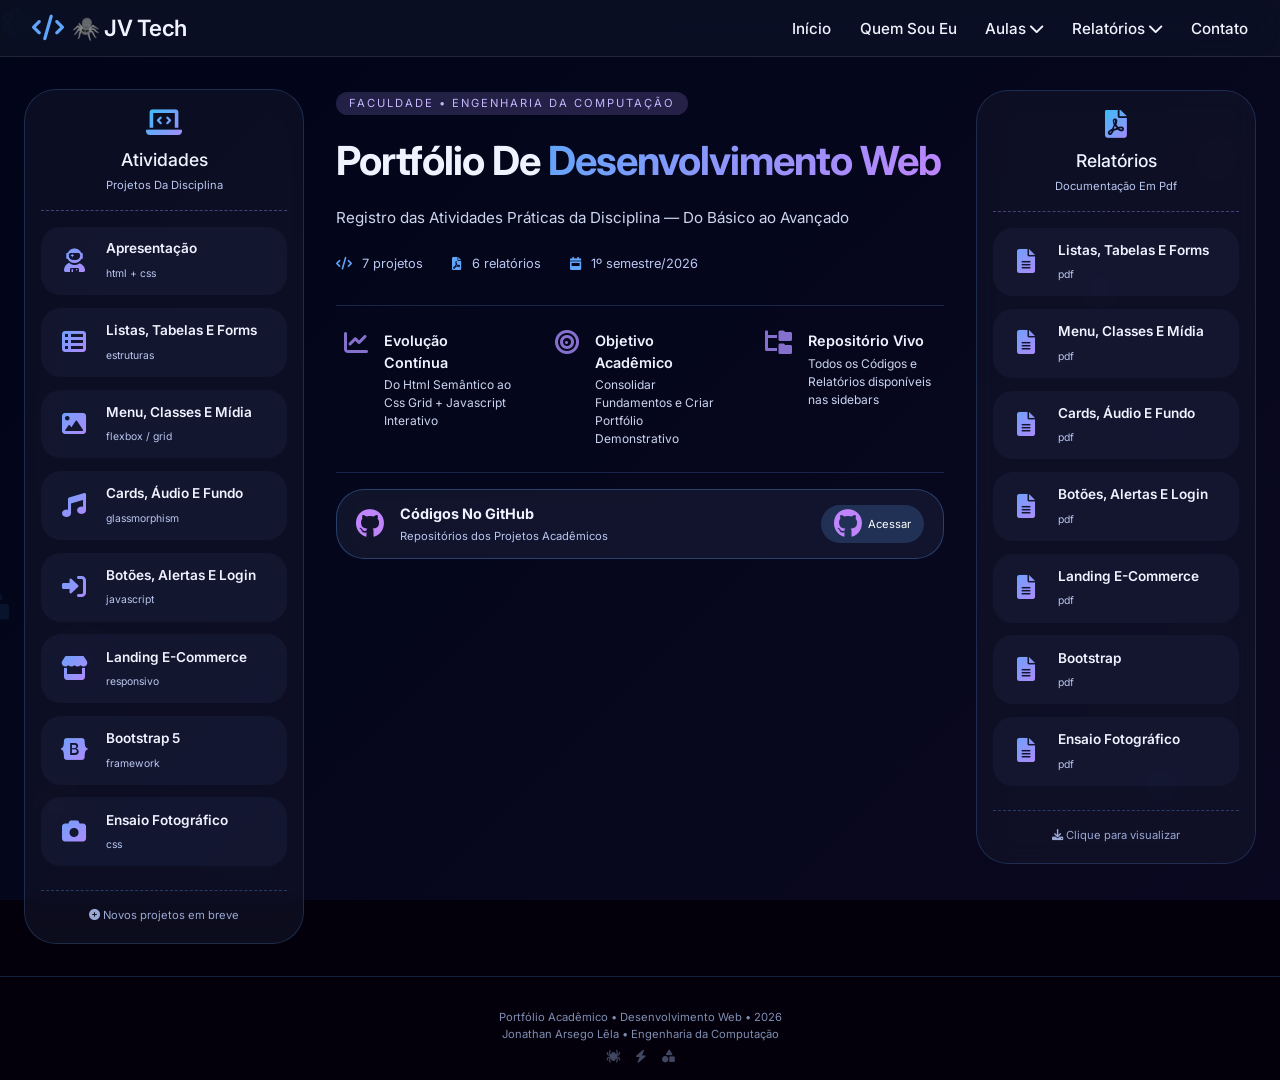
==== commit b57ff6c0: "Update index.html" ====
--- a/index.html
+++ b/index.html
@@ -195,6 +195,10 @@
                     <div class="card-icon"><i class="fas fa-file-alt"></i></div>
                     <div class="card-info"><strong>Bootstrap</strong><span>pdf</span></div>
                 </a>
+                <a href="pdfs/relatorio7.pdf" target="_blank" class="project-card">
+                    <div class="card-icon"><i class="fas fa-file-alt"></i></div>
+                    <div class="card-info"><strong>Ensaio Fotográfico</strong><span>pdf</span></div>
+                </a>
             </div>
             <div class="sidebar-footer"><i class="fas fa-download"></i> Clique para visualizar</div>
         </aside>
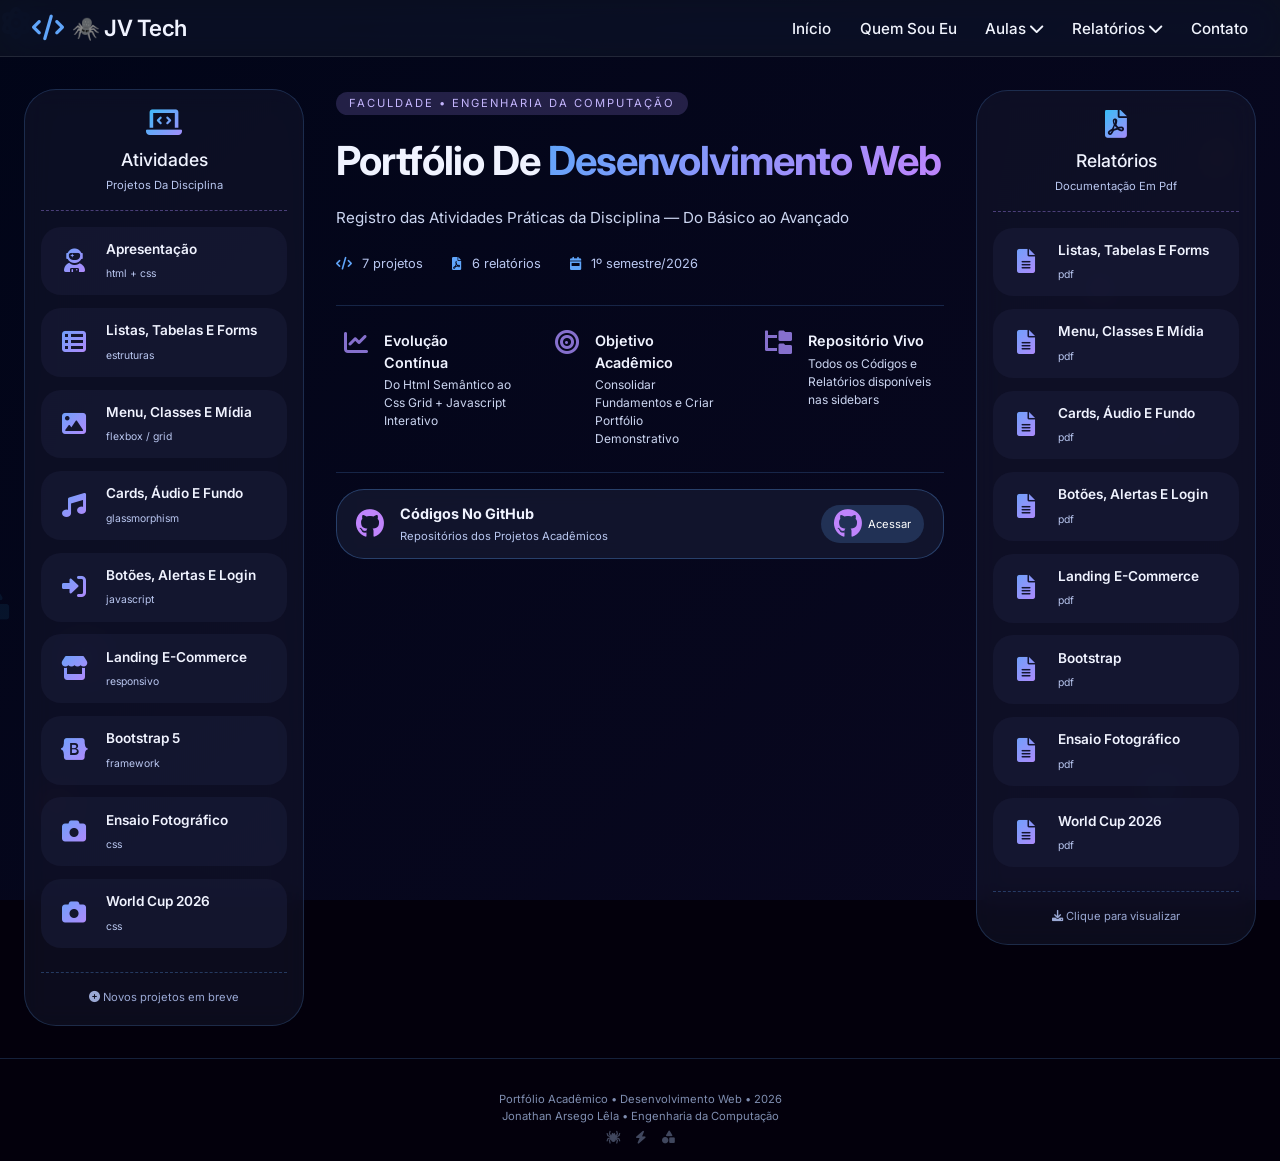
==== commit 539cea42: "Update index.html" ====
--- a/index.html
+++ b/index.html
@@ -50,6 +50,7 @@
                         <li><a href="e-comerce.html">Landing e-commerce</a></li>
                         <li><a href="bootstrap.html">Bootstrap</a></li>
                         <li><a href="fotografia.html">Ensaio Fotográfico</a></li>
+                        <li><a href="worldcup.html">World Cup 2026</a></li>
                     </ul>
                 </li>
                 <li class="dropdown-apple">
@@ -62,6 +63,7 @@
                         <li><a href="pdfs/relatorio5.pdf" target="_blank">Landing e-commerce</a></li>
                         <li><a href="pdfs/relatorio6.pdf" target="_blank">Bootstrap</a></li>
                         <li><a href="pdfs/relatorio7.pdf" target="_blank">Ensaio Fotográfico</a></li>
+                        <li><a href="pdfs/relatorio8.pdf" target="_blank">World Cup 2026</a></li>
                     </ul>
                 </li>
                 <li><a href="Contato.html">Contato</a></li>
@@ -109,6 +111,10 @@
                 <a href="fotografia.html" class="project-card">
                     <div class="card-icon"><i class="fas fa-camera"></i></div>
                     <div class="card-info"><strong>Ensaio Fotográfico</strong><span>css</span></div>
+                </a>
+                <a href="worldcup.html" class="project-card">
+                    <div class="card-icon"><i class="fas fa-camera"></i></div>
+                    <div class="card-info"><strong>World Cup 2026</strong><span>css</span></div>
                 </a>
             </div>
             <div class="sidebar-footer"><i class="fas fa-plus-circle"></i> Novos projetos em breve</div>
@@ -199,6 +205,10 @@
                     <div class="card-icon"><i class="fas fa-file-alt"></i></div>
                     <div class="card-info"><strong>Ensaio Fotográfico</strong><span>pdf</span></div>
                 </a>
+                <a href="pdfs/relatorio8.pdf" target="_blank" class="project-card">
+                    <div class="card-icon"><i class="fas fa-file-alt"></i></div>
+                    <div class="card-info"><strong>World Cup 2026</strong><span>pdf</span></div>
+                </a>
             </div>
             <div class="sidebar-footer"><i class="fas fa-download"></i> Clique para visualizar</div>
         </aside>
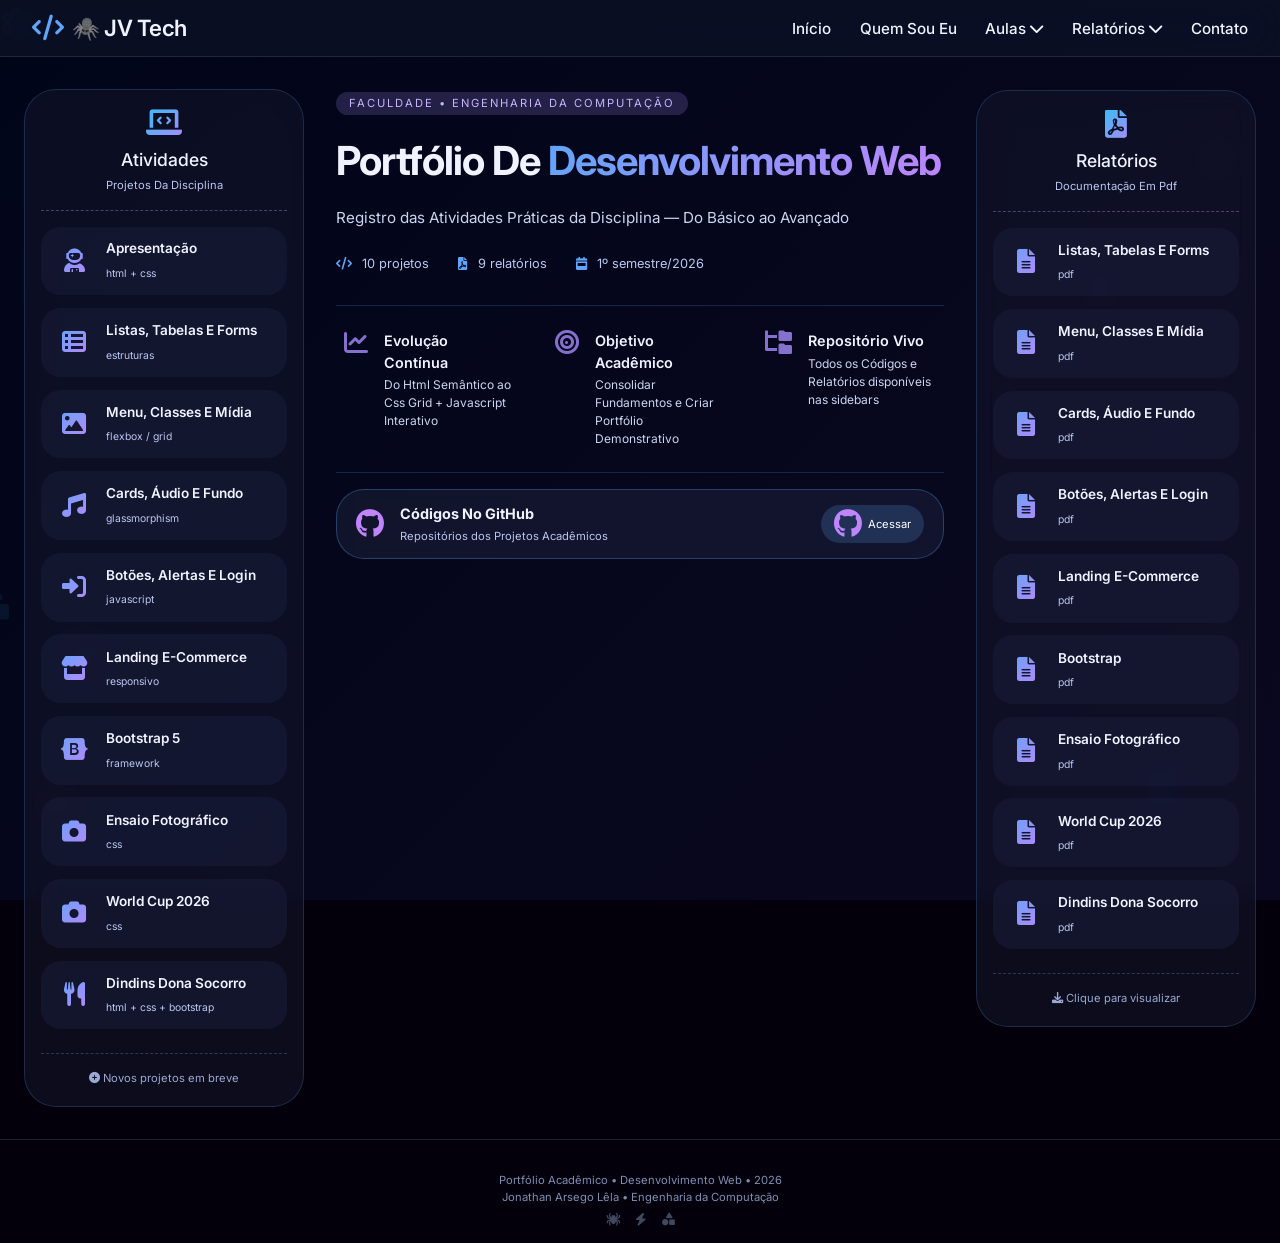
==== commit 67c15964: "Update index.html" ====
--- a/index.html
+++ b/index.html
@@ -51,6 +51,7 @@
                         <li><a href="bootstrap.html">Bootstrap</a></li>
                         <li><a href="fotografia.html">Ensaio Fotográfico</a></li>
                         <li><a href="worldcup.html">World Cup 2026</a></li>
+                        <li><a href="dindins.html">Dindins Dona Socorro</a></li>
                     </ul>
                 </li>
                 <li class="dropdown-apple">
@@ -64,6 +65,7 @@
                         <li><a href="pdfs/relatorio6.pdf" target="_blank">Bootstrap</a></li>
                         <li><a href="pdfs/relatorio7.pdf" target="_blank">Ensaio Fotográfico</a></li>
                         <li><a href="pdfs/relatorio8.pdf" target="_blank">World Cup 2026</a></li>
+                        <li><a href="pdfs/relatorio9.pdf" target="_blank">Dindins Dona Socorro</a></li>
                     </ul>
                 </li>
                 <li><a href="Contato.html">Contato</a></li>
@@ -116,6 +118,10 @@
                     <div class="card-icon"><i class="fas fa-camera"></i></div>
                     <div class="card-info"><strong>World Cup 2026</strong><span>css</span></div>
                 </a>
+                <a href="dindins.html" class="project-card">
+                    <div class="card-icon"><i class="fas fa-utensils"></i></div>
+                    <div class="card-info"><strong>Dindins Dona Socorro</strong><span>html + css + bootstrap</span></div>
+                </a>
             </div>
             <div class="sidebar-footer"><i class="fas fa-plus-circle"></i> Novos projetos em breve</div>
         </aside>
@@ -127,8 +133,8 @@
                 <h1>Portfólio De <span class="gradient">Desenvolvimento Web</span></h1>
                 <p>Registro das Atividades Práticas da Disciplina — Do Básico ao Avançado</p>
                 <div class="stats">
-                    <div><i class="fas fa-code"></i> 7 projetos</div>
-                    <div><i class="fas fa-file-pdf"></i> 6 relatórios</div>
+                    <div><i class="fas fa-code"></i> 10 projetos</div>
+                    <div><i class="fas fa-file-pdf"></i> 9 relatórios</div>
                     <div><i class="fas fa-calendar-week"></i> 1º semestre/2026</div>
                 </div>
             </div>
@@ -209,6 +215,10 @@
                     <div class="card-icon"><i class="fas fa-file-alt"></i></div>
                     <div class="card-info"><strong>World Cup 2026</strong><span>pdf</span></div>
                 </a>
+                <a href="pdfs/relatorio9.pdf" target="_blank" class="project-card">
+                    <div class="card-icon"><i class="fas fa-file-alt"></i></div>
+                    <div class="card-info"><strong>Dindins Dona Socorro</strong><span>pdf</span></div>
+                </a>
             </div>
             <div class="sidebar-footer"><i class="fas fa-download"></i> Clique para visualizar</div>
         </aside>
